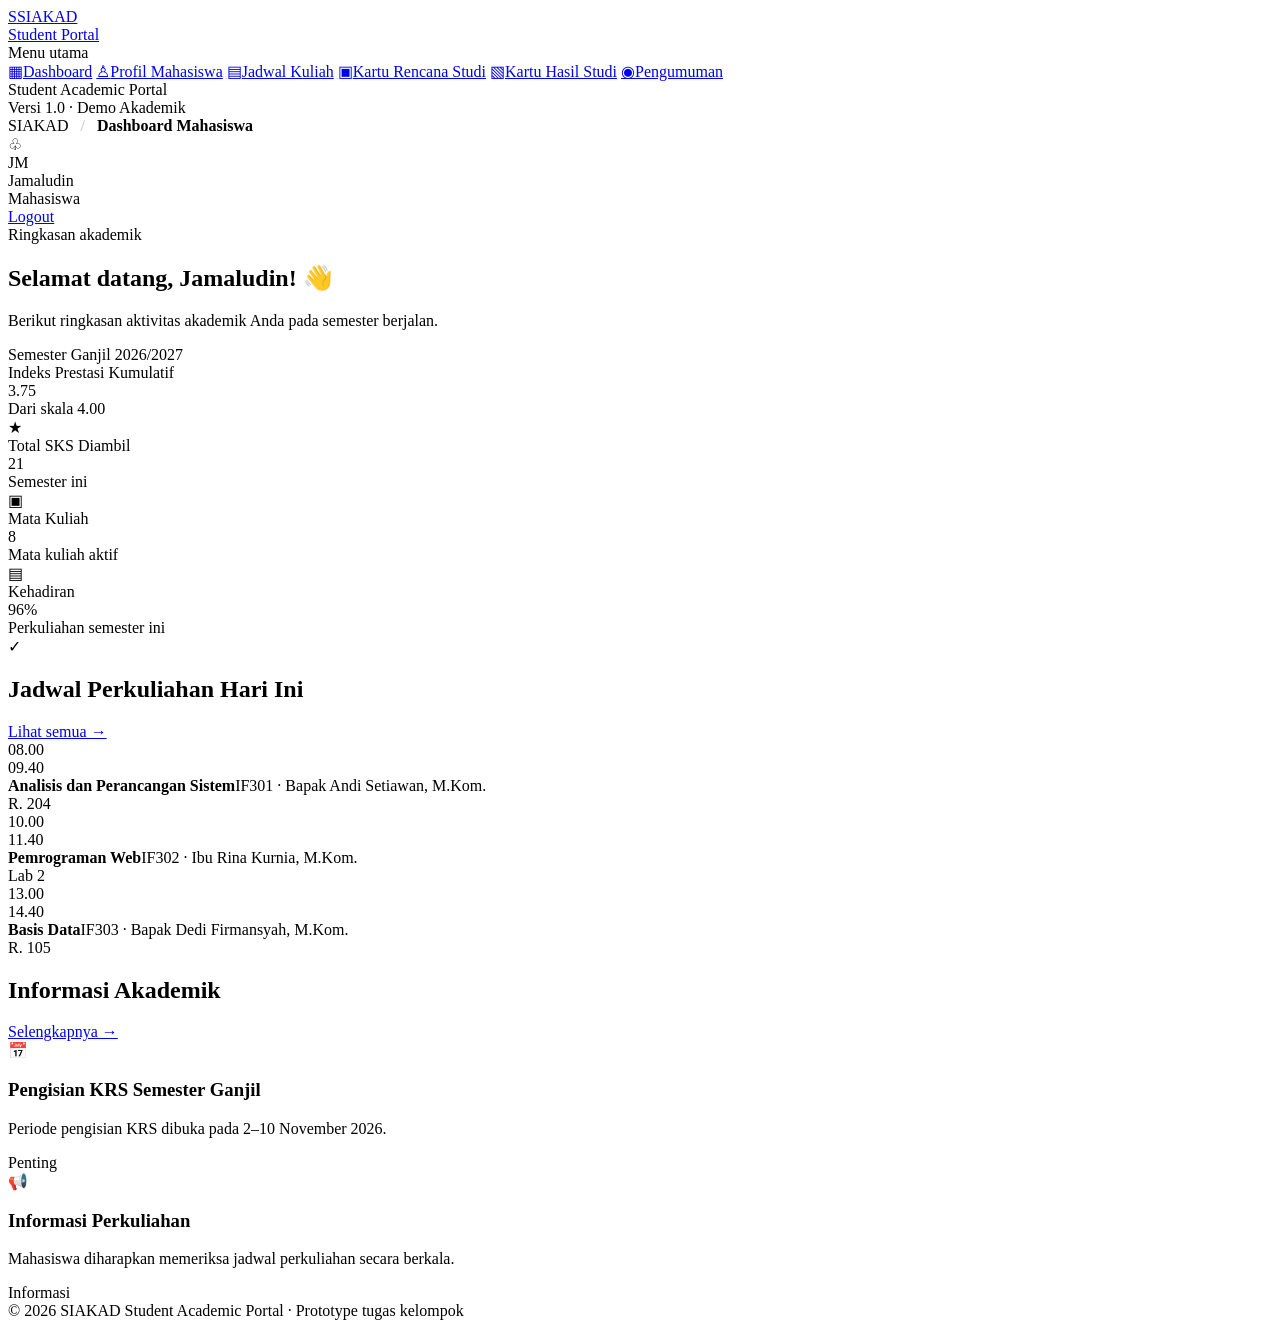
==== dashboard.html @ 4d7c9a1f "Add files via upload" ====
<!DOCTYPE html>
<html lang="id"><head><meta charset="UTF-8"><meta name="viewport" content="width=device-width, initial-scale=1.0"><title>Dashboard Mahasiswa | SIAKAD</title><link rel="stylesheet" href="css/style.css"></head>
<body><div class="app">
<aside class="sidebar">
  <a class="brand" href="index.html"><span class="brand-mark">S</span><span><span class="brand-name">SIAKAD</span><br><span class="brand-sub">Student Portal</span></span></a>
  <div class="nav-label">Menu utama</div>
  <nav class="nav"><a class="active" href="dashboard.html"><span class="nav-icon">▦</span><span>Dashboard</span></a>
<a class="" href="profil.html"><span class="nav-icon">♙</span><span>Profil Mahasiswa</span></a>
<a class="" href="jadwal.html"><span class="nav-icon">▤</span><span>Jadwal Kuliah</span></a>
<a class="" href="krs.html"><span class="nav-icon">▣</span><span>Kartu Rencana Studi</span></a>
<a class="" href="khs.html"><span class="nav-icon">▧</span><span>Kartu Hasil Studi</span></a>
<a class="" href="pengumuman.html"><span class="nav-icon">◉</span><span>Pengumuman</span></a></nav>
  <div class="sidebar-bottom">Student Academic Portal<br>Versi 1.0 · Demo Akademik</div>
</aside><main class="main">
<header class="topbar">
  <div class="breadcrumb">SIAKAD <span style="padding:0 8px;color:#b3bdca">/</span> <strong>Dashboard Mahasiswa</strong></div>
  <div class="top-actions"><span class="top-icon">♧</span><div class="user"><div class="avatar">JM</div><div><div class="user-name">Jamaludin</div><div class="user-role">Mahasiswa</div></div></div><a href="login.html" class="btn-out"> Logout</a></div>
</header><section class="content">
<div class="page-heading"><div><div class="eyebrow">Ringkasan akademik</div><h1>Selamat datang, Jamaludin! 👋</h1><p class="page-desc">Berikut ringkasan aktivitas akademik Anda pada semester berjalan.</p></div><span class="badge green">Semester Ganjil 2026/2027</span></div>
<div class="grid stats">
<div class="card stat"><div><div class="stat-label">Indeks Prestasi Kumulatif</div><div class="stat-value">3.75</div><div class="stat-note">Dari skala 4.00</div></div><div class="stat-icon">★</div></div>
<div class="card stat"><div><div class="stat-label">Total SKS Diambil</div><div class="stat-value">21</div><div class="stat-note">Semester ini</div></div><div class="stat-icon">▣</div></div>
<div class="card stat"><div><div class="stat-label">Mata Kuliah</div><div class="stat-value">8</div><div class="stat-note">Mata kuliah aktif</div></div><div class="stat-icon">▤</div></div>
<div class="card stat"><div><div class="stat-label">Kehadiran</div><div class="stat-value">96%</div><div class="stat-note">Perkuliahan semester ini</div></div><div class="stat-icon">✓</div></div>
</div>
<div class="grid two-col">
<div class="card"><div class="card-head"><h2 class="card-title">Jadwal Perkuliahan Hari Ini</h2><a class="card-link" href="jadwal.html">Lihat semua →</a></div><div class="schedule-list">
<div class="schedule-item"><div class="schedule-time">08.00<br>09.40</div><div class="schedule-bar"></div><div class="schedule-info"><strong>Analisis dan Perancangan Sistem</strong><span>IF301 · Bapak Andi Setiawan, M.Kom.</span></div><span class="schedule-room">R. 204</span></div>
<div class="schedule-item"><div class="schedule-time">10.00<br>11.40</div><div class="schedule-bar" style="background:#24a47a"></div><div class="schedule-info"><strong>Pemrograman Web</strong><span>IF302 · Ibu Rina Kurnia, M.Kom.</span></div><span class="schedule-room">Lab 2</span></div>
<div class="schedule-item"><div class="schedule-time">13.00<br>14.40</div><div class="schedule-bar" style="background:#e5a33b"></div><div class="schedule-info"><strong>Basis Data</strong><span>IF303 · Bapak Dedi Firmansyah, M.Kom.</span></div><span class="schedule-room">R. 105</span></div>
</div></div>
<div class="card"><div class="card-head"><h2 class="card-title">Informasi Akademik</h2><a class="card-link" href="pengumuman.html">Selengkapnya →</a></div>
<div class="announcement"><div class="announcement-icon">📅</div><div><h3>Pengisian KRS Semester Ganjil</h3><p>Periode pengisian KRS dibuka pada 2–10 November 2026.</p><span class="badge amber">Penting</span></div></div>
<div class="announcement"><div class="announcement-icon">📢</div><div><h3>Informasi Perkuliahan</h3><p>Mahasiswa diharapkan memeriksa jadwal perkuliahan secara berkala.</p><span class="badge blue">Informasi</span></div></div>
</div></div>
<div class="footer">© 2026 SIAKAD Student Academic Portal · Prototype tugas kelompok</div></section></main></div></body></html>
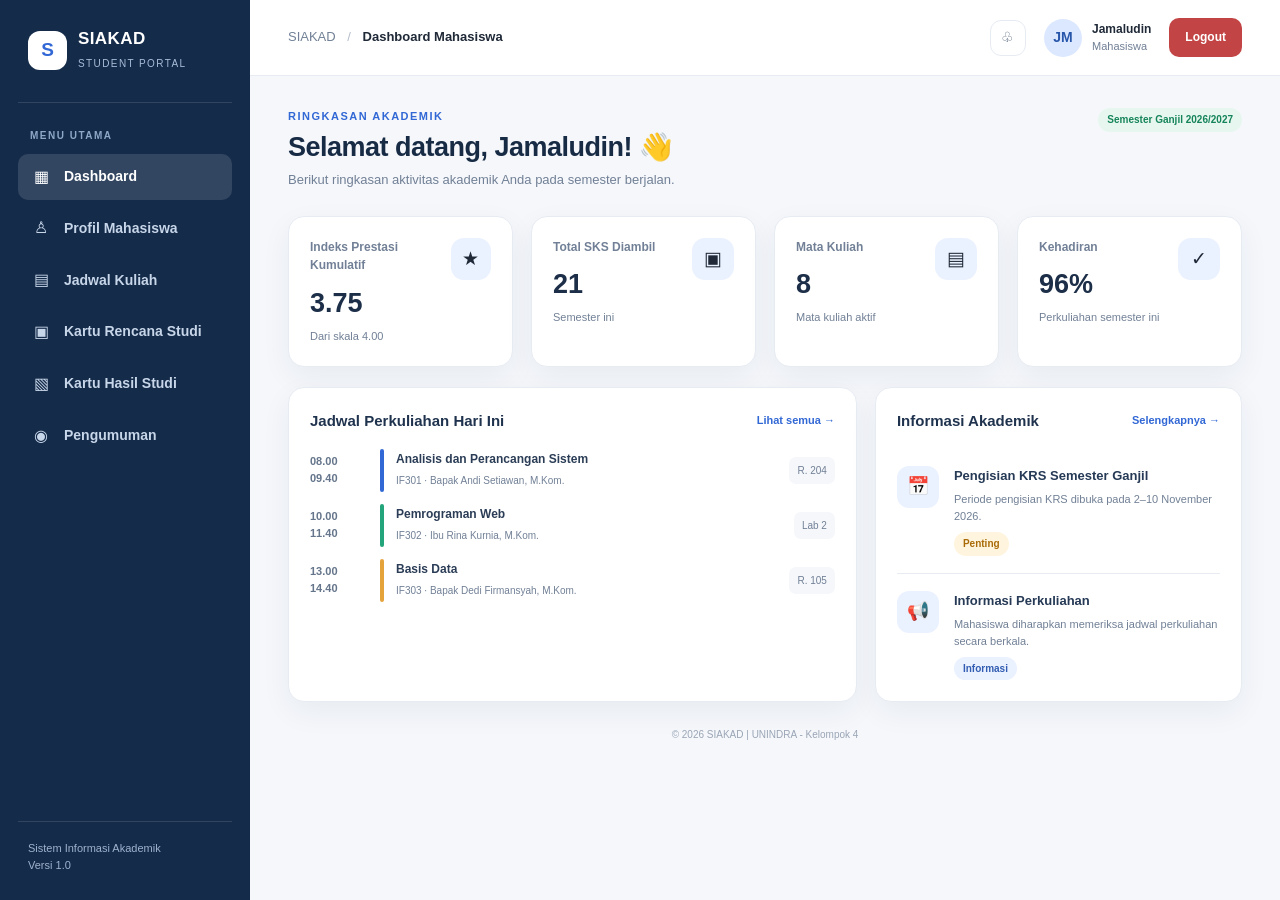
==== commit 95f935b9: "Update dashboard.html" ====
--- a/dashboard.html
+++ b/dashboard.html
@@ -2,7 +2,7 @@
 <html lang="id"><head><meta charset="UTF-8"><meta name="viewport" content="width=device-width, initial-scale=1.0"><title>Dashboard Mahasiswa | SIAKAD</title><link rel="stylesheet" href="css/style.css"></head>
 <body><div class="app">
 <aside class="sidebar">
-  <a class="brand" href="index.html"><span class="brand-mark">S</span><span><span class="brand-name">SIAKAD</span><br><span class="brand-sub">Student Portal</span></span></a>
+  <a class="brand" href="dashboard.html"><span class="brand-mark">S</span><span><span class="brand-name">SIAKAD</span><br><span class="brand-sub">Student Portal</span></span></a>
   <div class="nav-label">Menu utama</div>
   <nav class="nav"><a class="active" href="dashboard.html"><span class="nav-icon">▦</span><span>Dashboard</span></a>
 <a class="" href="profil.html"><span class="nav-icon">♙</span><span>Profil Mahasiswa</span></a>
@@ -10,7 +10,7 @@
 <a class="" href="krs.html"><span class="nav-icon">▣</span><span>Kartu Rencana Studi</span></a>
 <a class="" href="khs.html"><span class="nav-icon">▧</span><span>Kartu Hasil Studi</span></a>
 <a class="" href="pengumuman.html"><span class="nav-icon">◉</span><span>Pengumuman</span></a></nav>
-  <div class="sidebar-bottom">Student Academic Portal<br>Versi 1.0 · Demo Akademik</div>
+  <div class="sidebar-bottom">Sistem Informasi Akademik<br>Versi 1.0</div>
 </aside><main class="main">
 <header class="topbar">
   <div class="breadcrumb">SIAKAD <span style="padding:0 8px;color:#b3bdca">/</span> <strong>Dashboard Mahasiswa</strong></div>
@@ -33,4 +33,4 @@
 <div class="announcement"><div class="announcement-icon">📅</div><div><h3>Pengisian KRS Semester Ganjil</h3><p>Periode pengisian KRS dibuka pada 2–10 November 2026.</p><span class="badge amber">Penting</span></div></div>
 <div class="announcement"><div class="announcement-icon">📢</div><div><h3>Informasi Perkuliahan</h3><p>Mahasiswa diharapkan memeriksa jadwal perkuliahan secara berkala.</p><span class="badge blue">Informasi</span></div></div>
 </div></div>
-<div class="footer">© 2026 SIAKAD Student Academic Portal · Prototype tugas kelompok</div></section></main></div></body></html>+<div class="footer">© 2026 SIAKAD | UNINDRA - Kelompok 4</div></section></main></div></body></html>
--- a/css/style.css
+++ b/css/style.css
@@ -0,0 +1,150 @@
+:root{
+  --navy:#142b4a; --navy-2:#1d3d64; --blue:#3268d5; --blue-soft:#eaf1ff;
+  --ink:#1f2937; --muted:#718096; --line:#e7ecf3; --bg:#f5f7fb; --white:#fff;
+  --green:#16845b; --green-soft:#e7f7ef; --amber:#a96b08; --amber-soft:#fff5df;
+  --red:#c34444; --shadow:0 10px 30px rgba(22,43,74,.06); --radius:16px;
+}
+*{box-sizing:border-box}
+html{scroll-behavior:smooth}
+body{margin:0;background:var(--bg);color:var(--ink);font-family:Inter,Segoe UI,Arial,sans-serif;font-size:14px;line-height:1.55}
+a{color:inherit;text-decoration:none}
+button,input,select{font:inherit}
+.logo {width: 150px;height: auto;object-fit: contain;}
+.app{min-height:100vh;display:flex}
+.sidebar{width:250px;background:var(--navy);color:#d9e5f5;position:fixed;inset:0 auto 0 0;padding:26px 18px;display:flex;flex-direction:column;z-index:5}
+.brand{display:flex;align-items:center;gap:11px;padding:0 10px 28px;border-bottom:1px solid rgba(255,255,255,.12)}
+.brand-logo {
+  display:flex;align-items:center;
+    width: 330px;
+    height:180px;
+    object-fit: center;
+}
+.brand-mark{width:39px;height:39px;border-radius:12px;background:#fff;color:var(--blue);display:grid;place-items:center;font-weight:800;font-size:19px}
+.brand-name{font-size:17px;font-weight:800;letter-spacing:.4px;color:#fff}
+.brand-sub{font-size:10px;color:#a9bdd8;letter-spacing:1.4px;text-transform:uppercase}
+.nav-label{font-size:10px;text-transform:uppercase;letter-spacing:1.5px;color:#8fa8c8;padding:25px 12px 10px;font-weight:700}
+.nav{display:grid;gap:5px}
+.nav a{display:flex;align-items:center;gap:13px;padding:11px 13px;border-radius:10px;color:#c8d6e9;font-weight:550;transition:.2s}
+.nav a:hover,.nav a.active{background:rgba(255,255,255,.13);color:#fff}
+.nav-icon{width:20px;text-align:center;font-size:16px}
+.sidebar-bottom{margin-top:auto;border-top:1px solid rgba(255,255,255,.12);padding:18px 10px 0;color:#9fb3ce;font-size:11px}
+.main{margin-left:250px;width:calc(100% - 250px);min-height:100vh}
+.topbar{height:76px;background:#fff;border-bottom:1px solid var(--line);display:flex;align-items:center;justify-content:space-between;padding:0 38px;position:sticky;top:0;z-index:4}
+.breadcrumb{color:var(--muted);font-size:13px}.breadcrumb strong{color:var(--ink);font-weight:650}
+.top-actions{display:flex;align-items:center;gap:18px}
+.top-icon{width:36px;height:36px;border:1px solid var(--line);border-radius:11px;display:grid;place-items:center;color:#53647a;background:#fff}
+.user{display:flex;align-items:center;gap:10px}
+.avatar{width:38px;height:38px;border-radius:50%;background:#dce8ff;color:#2856aa;display:grid;place-items:center;font-weight:800}
+.user-name{font-size:12px;font-weight:700}.user-role{font-size:11px;color:var(--muted)}
+.content{max-width:1440px;margin:auto;padding:32px 38px 48px}
+.page-heading{display:flex;justify-content:space-between;align-items:flex-start;gap:20px;margin-bottom:25px}
+.eyebrow{color:var(--blue);font-size:11px;font-weight:800;letter-spacing:1.5px;text-transform:uppercase;margin-bottom:6px}
+h1{font-size:27px;line-height:1.2;margin:0 0 7px;color:#182b45;letter-spacing:-.5px}
+.page-desc{margin:0;color:var(--muted);font-size:13px}
+.btn-in{display:inline-flex;align-items:center;justify-content:center;gap:8px;border:0;border-radius:10px;padding:10px 16px;background:var(--blue);color:#fff;font-weight:650;font-size:12px;cursor:pointer}
+.btn-outline{background:#fff;color:var(--navy);border:1px solid var(--line)}
+.btn-out{display:inline-flex;align-items:center;justify-content:center;gap:8px;border:0;border-radius:10px;padding:10px 16px;background:var(--red);color:#fff;font-weight:650;font-size:12px;cursor:pointer}
+.grid{display:grid;gap:18px}.stats{grid-template-columns:repeat(4,minmax(0,1fr));margin-bottom:20px}
+.card{background:#fff;border:1px solid var(--line);border-radius:var(--radius);padding:21px;box-shadow:var(--shadow)}
+.stat{display:flex;justify-content:space-between;align-items:flex-start}
+.stat-label{font-size:12px;color:var(--muted);font-weight:600}.stat-value{font-size:27px;font-weight:800;color:#1c2e48;margin:8px 0 3px}.stat-note{font-size:11px;color:var(--muted)}
+.stat-icon{width:42px;height:42px;border-radius:13px;background:var(--blue-soft);display:grid;place-items:center;font-size:19px}
+.two-col{grid-template-columns:minmax(0,1.55fr) minmax(280px,1fr)}
+.three-col{grid-template-columns:repeat(3,minmax(0,1fr))}
+.card-head{display:flex;justify-content:space-between;align-items:center;gap:12px;margin-bottom:17px}
+.card-title{font-size:15px;font-weight:750;color:#20334e;margin:0}
+.card-link{font-size:11px;color:var(--blue);font-weight:700}
+.table-wrap{overflow-x:auto}
+table{width:100%;border-collapse:collapse;white-space:nowrap}
+th{text-align:left;color:#8491a4;font-size:10px;text-transform:uppercase;letter-spacing:.8px;font-weight:750;padding:11px 12px;background:#f8faff;border-bottom:1px solid var(--line)}
+td{padding:13px 12px;border-bottom:1px solid #eef1f6;font-size:12px;color:#425168}
+tr:last-child td{border-bottom:0}
+td strong{color:#253650}
+.badge{display:inline-block;border-radius:20px;padding:4px 9px;font-size:10px;font-weight:750;background:#eef2f7;color:#64748b}
+.badge.blue{background:var(--blue-soft);color:#315db2}.badge.green{background:var(--green-soft);color:var(--green)}
+.badge.amber{background:var(--amber-soft);color:var(--amber)}.badge.red{background:#ffeded;color:var(--red)}
+.schedule-list{display:grid;gap:12px}
+.schedule-item{display:grid;grid-template-columns:58px 4px 1fr auto;gap:12px;align-items:center}
+.schedule-time{font-size:11px;color:#65758b;font-weight:700}
+.schedule-bar{height:43px;border-radius:8px;background:var(--blue)}
+.schedule-info strong{display:block;font-size:12px;color:#2b3d56}.schedule-info span{font-size:10px;color:var(--muted)}
+.schedule-room{font-size:10px;color:#718096;background:#f5f7fb;padding:6px 8px;border-radius:7px}
+.profile-cover{height:120px;background:linear-gradient(110deg,#18365c,#3c73d8);border-radius:15px 15px 0 0}
+.profile-main{padding:0 25px 25px}
+.profile-avatar{width:82px;height:82px;border:5px solid white;border-radius:50%;background:#dce8ff;color:#2d5bb0;display:grid;place-items:center;font-size:25px;font-weight:800;margin-top:-42px;position:relative}
+.profile-name{font-size:20px;font-weight:800;margin:8px 0 2px}.profile-meta{font-size:12px;color:var(--muted)}
+.info-grid{display:grid;grid-template-columns:repeat(2,minmax(0,1fr));gap:18px;margin-top:23px}
+.info-item label{display:block;font-size:10px;color:#8793a5;text-transform:uppercase;letter-spacing:.8px;margin-bottom:5px}
+.info-item strong{font-size:13px;color:#2b3d56}
+.form-grid{display:grid;grid-template-columns:repeat(2,minmax(0,1fr));gap:16px}
+.field label{display:block;font-size:11px;font-weight:700;color:#53647a;margin-bottom:7px}
+.field input,.field select{width:100%;border:1px solid var(--line);border-radius:9px;padding:11px 12px;background:#fbfcfe;color:#43536a;outline:none}
+.notice{padding:14px 16px;border-radius:11px;background:#f0f5ff;border:1px solid #dce8ff;color:#49638d;font-size:12px;margin-bottom:18px}
+.announcement{display:flex;gap:15px;padding:17px 0;border-bottom:1px solid var(--line)}
+.announcement:last-child{border:0;padding-bottom:0}
+.announcement-icon{width:42px;height:42px;flex:0 0 42px;border-radius:12px;background:var(--blue-soft);display:grid;place-items:center;font-size:18px}
+.announcement h3{font-size:13px;margin:0 0 5px;color:#263a56}.announcement p{font-size:11px;color:var(--muted);margin:0 0 7px}
+.calendar{display:grid;grid-template-columns:repeat(7,1fr);gap:6px;text-align:center}
+.calendar div{padding:9px 2px;border-radius:8px;font-size:11px;color:#53647a}
+.calendar .day{font-weight:800;color:#8793a5;font-size:9px;text-transform:uppercase}
+.calendar .event{background:var(--blue-soft);color:#2859b7;font-weight:800}
+.calendar .today{background:var(--blue);color:white;font-weight:800}
+.grade-summary{display:flex;align-items:center;gap:18px;padding:18px;background:#f7f9fd;border-radius:13px}
+.gpa{font-size:35px;font-weight:850;color:var(--blue);line-height:1}
+.gpa-label{font-size:11px;color:var(--muted)}
+.progress{height:7px;background:#edf1f7;border-radius:20px;overflow:hidden;margin-top:8px}
+.progress span{display:block;height:100%;background:var(--blue);border-radius:20px}
+.footer{text-align:center;color:#9aa5b5;font-size:10px;padding:25px 10px}
+.landing{background:#fff;min-height:100vh}
+.landing-nav{height:78px;display:flex;align-items:center;justify-content:space-between;max-width:1180px;margin:auto;padding:0 25px}
+.landing-links{display:flex;gap:27px;color:#65758b;font-size:12px;font-weight:650}
+.landing-hero{max-width:1180px;margin:auto;padding:85px 25px 90px;display:grid;grid-template-columns:1.05fr .95fr;gap:55px;align-items:center}
+.hero-kicker{display:inline-block;padding:7px 12px;border-radius:20px;background:var(--blue-soft);color:var(--blue);font-size:10px;font-weight:800;letter-spacing:1px;text-transform:uppercase}
+.hero-title{font-size:48px;line-height:1.12;letter-spacing:-1.7px;color:#172d4a;margin:20px 0 17px}
+.hero-title span{color:var(--blue)}
+.hero-copy{font-size:14px;line-height:1.8;color:#718096;max-width:490px;margin-bottom:25px}
+.hero-actions{display:flex;gap:12px;flex-wrap:wrap}
+.hero-panel{background:linear-gradient(145deg,#edf3ff,#f8faff);border-radius:25px;padding:28px;min-height:350px;position:relative;overflow:hidden}
+.mock-window{background:#fff;border:1px solid #e6ecf5;border-radius:16px;box-shadow:0 18px 50px rgba(25,54,100,.12);padding:19px;transform:rotate(1deg)}
+.mock-top{display:flex;justify-content:space-between;align-items:center;margin-bottom:18px}
+.mock-title{font-weight:800;color:#253a59;font-size:13px}
+.mock-stat-row{display:grid;grid-template-columns:repeat(3,1fr);gap:9px}
+.mock-stat{padding:13px 10px;background:#f7f9fd;border-radius:10px}
+.mock-stat b{display:block;color:#2d5fbd;font-size:18px}.mock-stat small{font-size:9px;color:#8290a4}
+.mock-lines{display:grid;gap:10px;margin-top:18px}
+.mock-line{height:10px;background:#eef2f8;border-radius:10px}.mock-line:nth-child(2){width:78%}.mock-line:nth-child(3){width:90%}
+.features{background:#f7f9fd;padding:65px 25px}
+.section-inner{max-width:1120px;margin:auto}
+.section-title{text-align:center;font-size:27px;color:#1d3452;margin:0 0 8px}
+.section-copy{text-align:center;color:var(--muted);font-size:12px;margin:0 0 30px}
+.feature-grid{display:grid;grid-template-columns:repeat(3,1fr);gap:16px}
+.feature{background:#fff;border:1px solid var(--line);border-radius:15px;padding:22px}
+.feature-icon{width:42px;height:42px;background:var(--blue-soft);border-radius:12px;display:grid;place-items:center;font-size:19px;margin-bottom:13px}
+.feature h3{font-size:14px;color:#263a56;margin:0 0 7px}.feature p{font-size:11px;color:var(--muted);line-height:1.7;margin:0}
+.login-shell{min-height:100vh;display:grid;grid-template-columns:1fr 1fr;background:#fff}
+.login-aside{background:linear-gradient(145deg,#142b4a,#3268d5);padding:55px;display:flex;flex-direction:column;justify-content:space-between;color:white}
+.login-aside h1{color:white;font-size:38px;max-width:460px;margin-top:70px}
+.login-aside p{color:#d4e1f4;max-width:430px;font-size:13px;line-height:1.8}
+.login-box{max-width:390px;width:calc(100% - 50px);margin:auto}
+.login-box h2{font-size:25px;color:#1d3452;margin:0 0 8px}.login-box>p{color:var(--muted);font-size:12px;margin:0 0 27px}
+.login-box .field{margin-bottom:16px}
+.login-note{background:#fff7e8;color:#95620e;border:1px solid #f4e2b8;padding:11px;border-radius:9px;font-size:10px;margin-top:18px}
+.about-project {
+    padding: 90px 25px;
+    background: #f4f7fb;
+    scroll-margin-top: 30px;
+}
+
+.about-project-inner {
+    max-width: 1100px;
+    margin: auto;
+}
+
+.about-project-heading,
+.team-heading {
+    text-align: center;
+    margin-bottom: 10px;
+}
+@media(max-width:1050px){.sidebar{width:220px}.main{margin-left:220px;width:calc(100% - 220px)}.stats{grid-template-columns:repeat(2,1fr)}.content{padding:27px 25px}.topbar{padding:0 25px}.landing-hero{gap:30px}.hero-title{font-size:40px}}
+@media(max-width:760px){.sidebar{width:68px;padding:20px 9px}.brand{padding:0 5px 22px}.brand-name,.brand-sub,.nav-label,.nav a span:last-child,.sidebar-bottom{display:none}.brand-mark{margin:auto}.nav{margin-top:22px}.nav a{justify-content:center;padding:12px 4px}.nav-icon{font-size:18px}.main{margin-left:68px;width:calc(100% - 68px)}.topbar{height:65px;padding:0 15px}.user-name,.user-role{display:none}.content{padding:23px 15px}.page-heading{display:block}.page-heading .btn{margin-top:15px}.two-col,.three-col{grid-template-columns:1fr}.landing-nav{padding:0 18px}.landing-links{display:none}.landing-hero{grid-template-columns:1fr;padding:55px 22px;gap:35px}.hero-title{font-size:38px}.feature-grid{grid-template-columns:1fr}.login-shell{grid-template-columns:1fr}.login-aside{display:none}.info-grid,.form-grid{grid-template-columns:1fr}.stats{gap:11px}.card{padding:16px}.stat-value{font-size:23px}}
+@media(max-width:420px){.stats{grid-template-columns:1fr 1fr}.stat-icon{width:34px;height:34px}.stat-value{font-size:21px}.schedule-item{grid-template-columns:48px 4px 1fr}.schedule-room{display:none}.hero-title{font-size:33px}}
